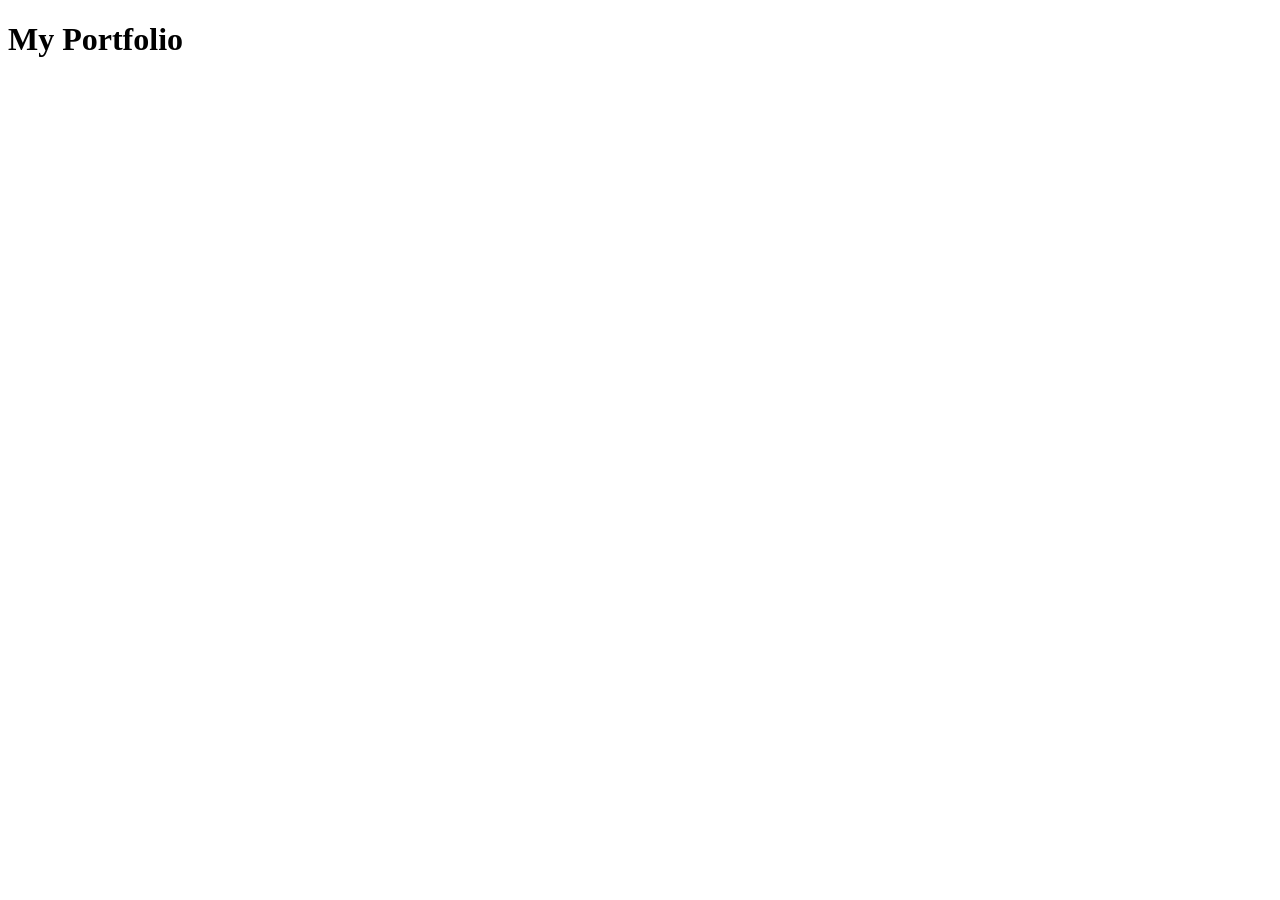
==== src/index.html @ 031fb576 "Add .gitignore and required folder structure" ====
<!DOCTYPE html>
<html lang="en">
<head>
    <meta charset="UTF-8">
    <meta name="viewport" content="width=device-width, initial-scale=1.0">
    <title>My Portfolio</title>
    <link rel="stylesheet" href="styles.css">
</head>
<body>
    <h1>My Portfolio    </h1>
</body>
</html>
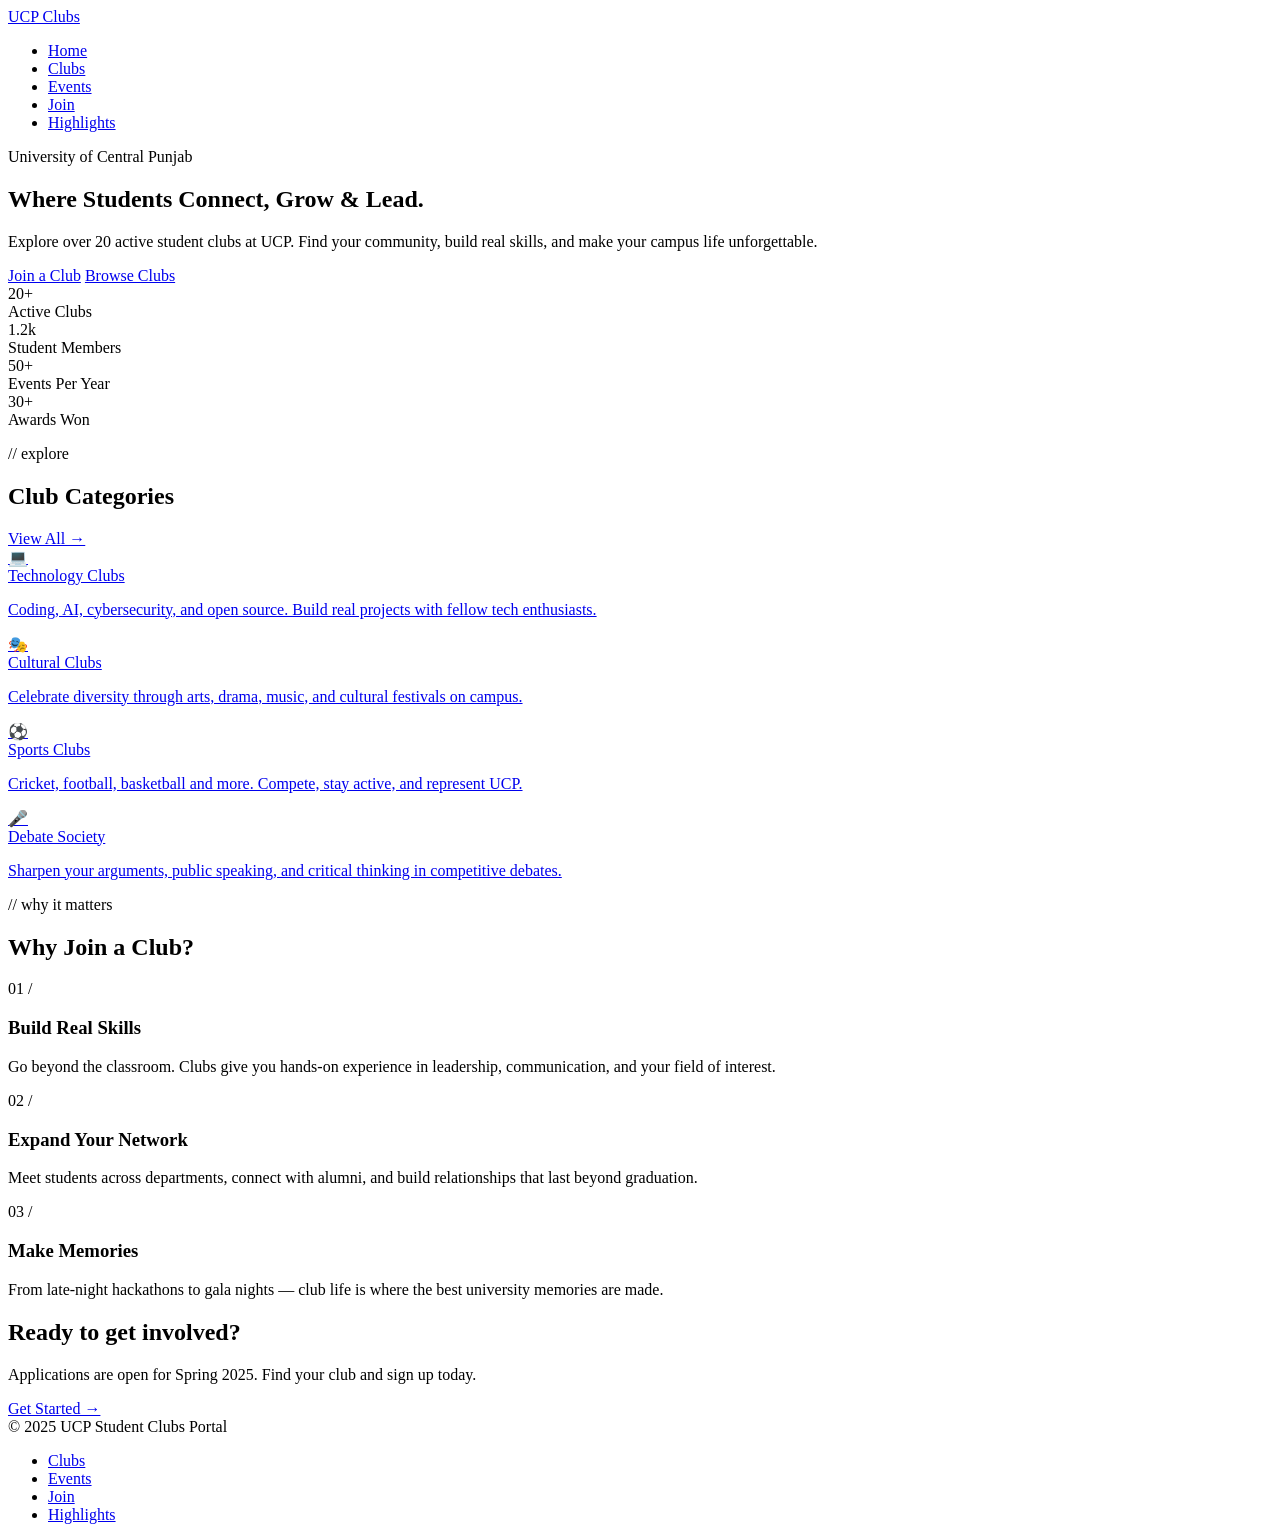
==== commit 3e1497c3: "feat: add home page structure and hero section" ====
--- a/src/index.html
+++ b/src/index.html
@@ -1,12 +1,130 @@
+<!-- index.html -->
 <!DOCTYPE html>
 <html lang="en">
 <head>
-    <meta charset="UTF-8">
-    <meta name="viewport" content="width=device-width, initial-scale=1.0">
-    <title>My Portfolio</title>
-    <link rel="stylesheet" href="styles.css">
+  <meta charset="UTF-8" />
+  <meta name="viewport" content="width=device-width, initial-scale=1.0"/>
+  <title>Home | UCP Clubs Portal</title>
+  <link rel="stylesheet" href="../styles/style.css" />
+  <link href="https://fonts.googleapis.com/css2?family=DM+Mono:wght@400;500&family=Syne:wght@400;600;700;800&display=swap" rel="stylesheet"/>
 </head>
 <body>
-    <h1>My Portfolio    </h1>
+
+  <nav>
+    <a class="nav-logo" href="index.html">UCP Clubs</a>
+    <ul class="nav-links">
+      <li><a href="index.html" class="active">Home</a></li>
+      <li><a href="clubs.html">Clubs</a></li>
+      <li><a href="events.html">Events</a></li>
+      <li><a href="join.html">Join</a></li>
+      <li><a href="highlights.html">Highlights</a></li>
+    </ul>
+  </nav>
+
+  <section class="hero">
+    <p class="hero-tag">University of Central Punjab</p>
+    <h1>Where Students <span>Connect,</span> Grow & Lead.</h1>
+    <p class="hero-sub">Explore over 20 active student clubs at UCP. Find your community, build real skills, and make your campus life unforgettable.</p>
+    <div class="hero-cta">
+      <a href="join.html" class="btn-primary">Join a Club</a>
+      <a href="clubs.html" class="btn-outline">Browse Clubs</a>
+    </div>
+  </section>
+
+  <div class="stats-strip">
+    <div class="stat-item">
+      <div class="stat-num">20+</div>
+      <div class="stat-label">Active Clubs</div>
+    </div>
+    <div class="stat-item">
+      <div class="stat-num">1.2k</div>
+      <div class="stat-label">Student Members</div>
+    </div>
+    <div class="stat-item">
+      <div class="stat-num">50+</div>
+      <div class="stat-label">Events Per Year</div>
+    </div>
+    <div class="stat-item">
+      <div class="stat-num">30+</div>
+      <div class="stat-label">Awards Won</div>
+    </div>
+  </div>
+
+  <section class="section">
+    <div class="section-header">
+      <div>
+        <p class="section-tag">// explore</p>
+        <h2 class="section-title">Club Categories</h2>
+      </div>
+      <a href="clubs.html" class="view-all">View All →</a>
+    </div>
+    <div class="clubs-grid">
+      <a href="clubs.html" class="club-card">
+        <div class="club-icon">💻</div>
+        <div class="club-name">Technology Clubs</div>
+        <p class="club-desc">Coding, AI, cybersecurity, and open source. Build real projects with fellow tech enthusiasts.</p>
+      </a>
+      <a href="clubs.html" class="club-card">
+        <div class="club-icon">🎭</div>
+        <div class="club-name">Cultural Clubs</div>
+        <p class="club-desc">Celebrate diversity through arts, drama, music, and cultural festivals on campus.</p>
+      </a>
+      <a href="clubs.html" class="club-card">
+        <div class="club-icon">⚽</div>
+        <div class="club-name">Sports Clubs</div>
+        <p class="club-desc">Cricket, football, basketball and more. Compete, stay active, and represent UCP.</p>
+      </a>
+      <a href="clubs.html" class="club-card">
+        <div class="club-icon">🎤</div>
+        <div class="club-name">Debate Society</div>
+        <p class="club-desc">Sharpen your arguments, public speaking, and critical thinking in competitive debates.</p>
+      </a>
+    </div>
+  </section>
+
+  <section class="section">
+    <div class="section-header">
+      <div>
+        <p class="section-tag">// why it matters</p>
+        <h2 class="section-title">Why Join a Club?</h2>
+      </div>
+    </div>
+    <div class="why-grid">
+      <div class="why-card">
+        <p class="why-num">01 /</p>
+        <h3 class="why-title">Build Real Skills</h3>
+        <p class="why-desc">Go beyond the classroom. Clubs give you hands-on experience in leadership, communication, and your field of interest.</p>
+      </div>
+      <div class="why-card">
+        <p class="why-num">02 /</p>
+        <h3 class="why-title">Expand Your Network</h3>
+        <p class="why-desc">Meet students across departments, connect with alumni, and build relationships that last beyond graduation.</p>
+      </div>
+      <div class="why-card">
+        <p class="why-num">03 /</p>
+        <h3 class="why-title">Make Memories</h3>
+        <p class="why-desc">From late-night hackathons to gala nights — club life is where the best university memories are made.</p>
+      </div>
+    </div>
+  </section>
+
+  <div class="cta-banner">
+    <div class="cta-text">
+      <h2>Ready to get involved?</h2>
+      <p>Applications are open for Spring 2025. Find your club and sign up today.</p>
+    </div>
+    <a href="join.html" class="btn-primary">Get Started →</a>
+  </div>
+
+  <footer>
+    <span class="footer-text">© 2025 UCP Student Clubs Portal</span>
+    <ul class="footer-links">
+      <li><a href="clubs.html">Clubs</a></li>
+      <li><a href="events.html">Events</a></li>
+      <li><a href="join.html">Join</a></li>
+      <li><a href="highlights.html">Highlights</a></li>
+    </ul>
+  </footer>
+
 </body>
 </html>
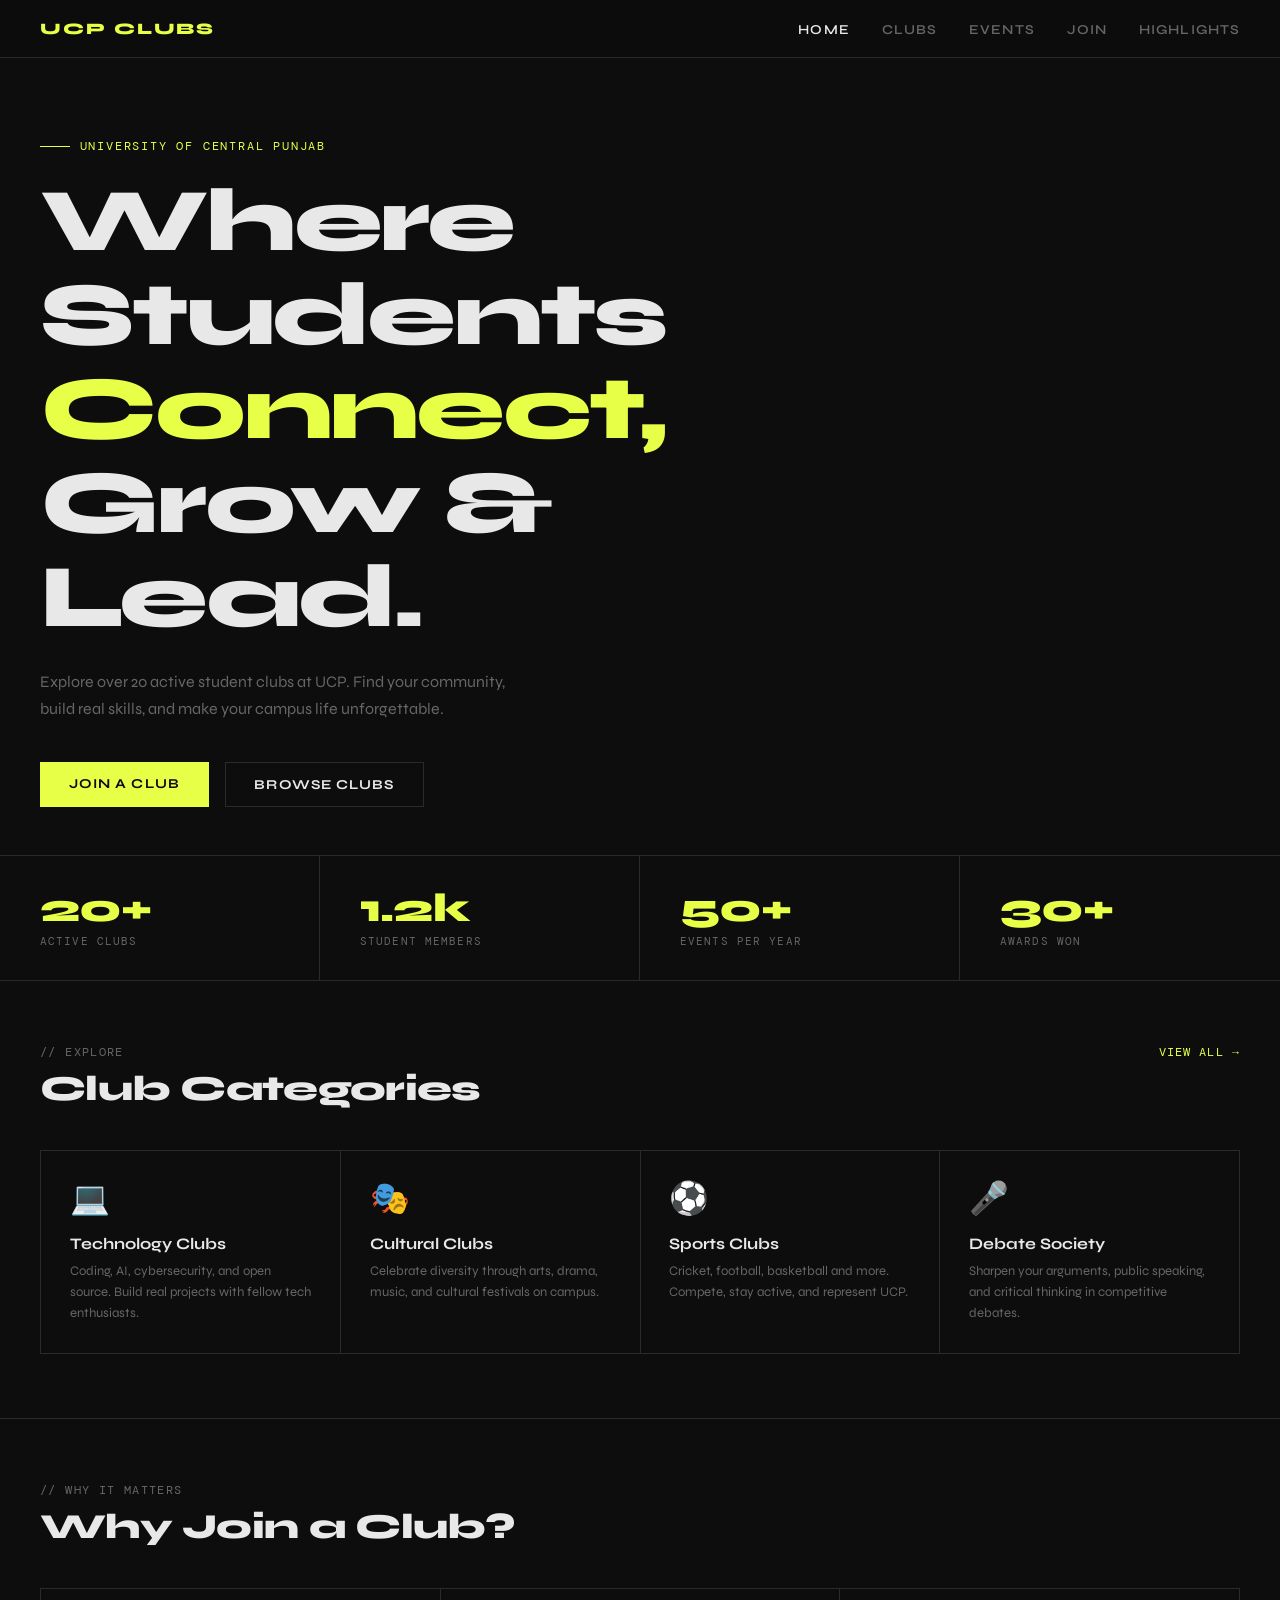
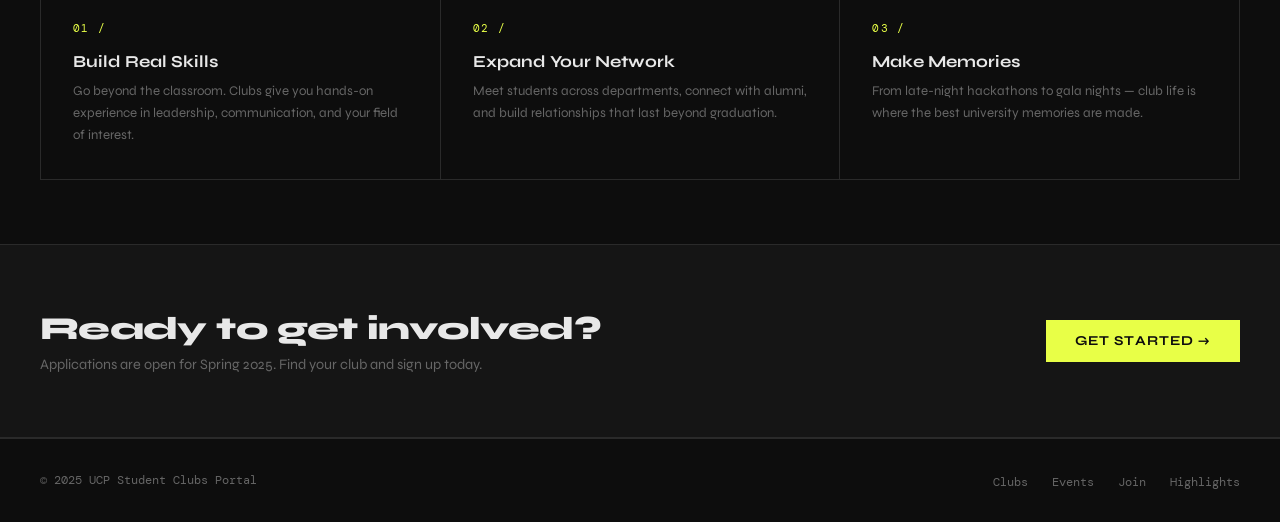
==== commit 75bc3f78: "fix: correct stylesheet path in html files" ====
--- a/src/index.html
+++ b/src/index.html
@@ -5,7 +5,7 @@
   <meta charset="UTF-8" />
   <meta name="viewport" content="width=device-width, initial-scale=1.0"/>
   <title>Home | UCP Clubs Portal</title>
-  <link rel="stylesheet" href="../styles/style.css" />
+  <link rel="stylesheet" href="../styles/styles.css" />
   <link href="https://fonts.googleapis.com/css2?family=DM+Mono:wght@400;500&family=Syne:wght@400;600;700;800&display=swap" rel="stylesheet"/>
 </head>
 <body>
--- a/styles/styles.css
+++ b/styles/styles.css
@@ -0,0 +1,611 @@
+body{
+    margin: 0;
+    padding: 0; 
+    font-family: Arial, sans-serif; 
+}
+
+/* ============================================
+   style.css — UCP Student Clubs Portal
+   ============================================ */
+
+*, *::before, *::after { box-sizing: border-box; margin: 0; padding: 0; }
+
+:root {
+  --bg: #0d0d0d;
+  --surface: #151515;
+  --surface2: #1c1c1c;
+  --border: #2a2a2a;
+  --accent: #e8ff47;
+  --accent2: #47ffe0;
+  --text: #e8e8e8;
+  --muted: #666;
+  --font-display: 'Syne', sans-serif;
+  --font-mono: 'DM Mono', monospace;
+}
+
+body {
+  background: var(--bg);
+  color: var(--text);
+  font-family: var(--font-display);
+  min-height: 100vh;
+  overflow-x: hidden;
+}
+
+/* ── NAV ── */
+nav {
+  display: flex;
+  justify-content: space-between;
+  align-items: center;
+  padding: 1.2rem 2.5rem;
+  border-bottom: 1px solid var(--border);
+  position: sticky;
+  top: 0;
+  background: rgba(13,13,13,0.9);
+  backdrop-filter: blur(12px);
+  z-index: 100;
+}
+
+.nav-logo {
+  font-size: 1rem;
+  font-weight: 800;
+  letter-spacing: 0.12em;
+  text-transform: uppercase;
+  color: var(--accent);
+  text-decoration: none;
+}
+
+.nav-links {
+  display: flex;
+  gap: 2rem;
+  list-style: none;
+}
+
+.nav-links a {
+  color: var(--muted);
+  text-decoration: none;
+  font-size: 0.85rem;
+  font-weight: 600;
+  letter-spacing: 0.08em;
+  text-transform: uppercase;
+  transition: color 0.2s;
+}
+
+.nav-links a:hover,
+.nav-links a.active { color: var(--text); }
+
+/* ── HERO ── */
+.hero {
+  padding: 5rem 2.5rem 3rem;
+  border-bottom: 1px solid var(--border);
+  position: relative;
+  overflow: hidden;
+  min-height: 60vh;
+  display: flex;
+  flex-direction: column;
+  justify-content: center;
+}
+
+.hero::before {
+  content: attr(data-bg-text);
+  position: absolute;
+  top: 50%;
+  left: 50%;
+  transform: translate(-50%, -50%);
+  font-size: clamp(6rem, 20vw, 18rem);
+  font-weight: 800;
+  color: rgba(232,255,71,0.03);
+  letter-spacing: -0.02em;
+  white-space: nowrap;
+  pointer-events: none;
+  user-select: none;
+}
+
+.hero-tag {
+  font-family: var(--font-mono);
+  font-size: 0.75rem;
+  color: var(--accent);
+  letter-spacing: 0.15em;
+  text-transform: uppercase;
+  margin-bottom: 1.2rem;
+  display: flex;
+  align-items: center;
+  gap: 0.6rem;
+}
+
+.hero-tag::before {
+  content: '';
+  width: 30px;
+  height: 1px;
+  background: var(--accent);
+}
+
+h1 {
+  font-size: clamp(2.4rem, 7vw, 6rem);
+  font-weight: 800;
+  line-height: 1.05;
+  letter-spacing: -0.03em;
+  max-width: 800px;
+}
+
+h1 span { color: var(--accent); }
+
+.hero-sub {
+  margin-top: 1.5rem;
+  color: var(--muted);
+  font-size: 1rem;
+  max-width: 500px;
+  line-height: 1.7;
+}
+
+.hero-cta {
+  margin-top: 2.5rem;
+  display: flex;
+  gap: 1rem;
+  flex-wrap: wrap;
+}
+
+/* ── BUTTONS ── */
+.btn-primary {
+  font-family: var(--font-display);
+  font-size: 0.85rem;
+  font-weight: 700;
+  letter-spacing: 0.08em;
+  text-transform: uppercase;
+  color: var(--bg);
+  background: var(--accent);
+  border: none;
+  padding: 0.8rem 1.8rem;
+  cursor: pointer;
+  text-decoration: none;
+  display: inline-block;
+  transition: opacity 0.2s;
+}
+
+.btn-primary:hover { opacity: 0.85; }
+
+.btn-outline {
+  font-family: var(--font-display);
+  font-size: 0.85rem;
+  font-weight: 700;
+  letter-spacing: 0.08em;
+  text-transform: uppercase;
+  color: var(--text);
+  background: transparent;
+  border: 1px solid var(--border);
+  padding: 0.8rem 1.8rem;
+  cursor: pointer;
+  text-decoration: none;
+  display: inline-block;
+  transition: border-color 0.2s;
+}
+
+.btn-outline:hover { border-color: var(--text); }
+
+/* ── STATS STRIP ── */
+.stats-strip {
+  display: grid;
+  grid-template-columns: repeat(4, 1fr);
+  border-bottom: 1px solid var(--border);
+}
+
+.stat-item {
+  padding: 2rem 2.5rem;
+  border-right: 1px solid var(--border);
+}
+
+.stat-item:last-child { border-right: none; }
+
+.stat-num {
+  font-size: 2.5rem;
+  font-weight: 800;
+  color: var(--accent);
+  line-height: 1;
+  letter-spacing: -0.02em;
+}
+
+.stat-label {
+  font-family: var(--font-mono);
+  font-size: 0.7rem;
+  color: var(--muted);
+  text-transform: uppercase;
+  letter-spacing: 0.1em;
+  margin-top: 0.4rem;
+}
+
+/* ── SECTIONS ── */
+.section {
+  padding: 4rem 2.5rem;
+  border-bottom: 1px solid var(--border);
+}
+
+.section-header {
+  display: flex;
+  justify-content: space-between;
+  align-items: baseline;
+  margin-bottom: 2.5rem;
+}
+
+.section-tag {
+  font-family: var(--font-mono);
+  font-size: 0.72rem;
+  color: var(--muted);
+  text-transform: uppercase;
+  letter-spacing: 0.12em;
+  margin-bottom: 0.4rem;
+}
+
+.section-title {
+  font-size: clamp(1.6rem, 3vw, 2.2rem);
+  font-weight: 800;
+  letter-spacing: -0.02em;
+}
+
+.section-count {
+  font-family: var(--font-mono);
+  font-size: 0.72rem;
+  color: var(--muted);
+}
+
+.view-all {
+  font-family: var(--font-mono);
+  font-size: 0.72rem;
+  color: var(--accent);
+  text-decoration: none;
+  letter-spacing: 0.1em;
+  text-transform: uppercase;
+  transition: opacity 0.2s;
+}
+
+.view-all:hover { opacity: 0.7; }
+
+/* ── CLUBS GRID ── */
+.clubs-grid {
+  display: grid;
+  grid-template-columns: repeat(auto-fill, minmax(260px, 1fr));
+  gap: 1px;
+  background: var(--border);
+  border: 1px solid var(--border);
+}
+
+.club-card {
+  background: var(--bg);
+  padding: 1.8rem;
+  transition: background 0.2s;
+  text-decoration: none;
+  color: inherit;
+  display: block;
+}
+
+.club-card:hover { background: var(--surface); }
+
+.club-icon { font-size: 2rem; margin-bottom: 1rem; }
+.club-name { font-size: 1rem; font-weight: 700; margin-bottom: 0.5rem; }
+.club-desc { font-size: 0.82rem; color: var(--muted); line-height: 1.6; }
+
+/* ── WHY JOIN GRID ── */
+.why-grid {
+  display: grid;
+  grid-template-columns: repeat(3, 1fr);
+  gap: 1px;
+  background: var(--border);
+  border: 1px solid var(--border);
+}
+
+.why-card { background: var(--bg); padding: 2rem; }
+
+.why-num {
+  font-family: var(--font-mono);
+  font-size: 0.7rem;
+  color: var(--accent);
+  letter-spacing: 0.12em;
+  margin-bottom: 1rem;
+}
+
+.why-title { font-size: 1.05rem; font-weight: 700; margin-bottom: 0.6rem; }
+.why-desc { font-size: 0.83rem; color: var(--muted); line-height: 1.65; }
+
+/* ── CTA BANNER ── */
+.cta-banner {
+  padding: 4rem 2.5rem;
+  display: flex;
+  justify-content: space-between;
+  align-items: center;
+  gap: 2rem;
+  flex-wrap: wrap;
+  border-bottom: 1px solid var(--border);
+  background: var(--surface);
+}
+
+.cta-text h2 {
+  font-size: clamp(1.5rem, 3vw, 2rem);
+  font-weight: 800;
+  letter-spacing: -0.02em;
+}
+
+.cta-text p { color: var(--muted); font-size: 0.9rem; margin-top: 0.5rem; }
+
+/* ── FILTER BAR ── */
+.filter-bar {
+  padding: 1.5rem 2.5rem;
+  border-bottom: 1px solid var(--border);
+  display: flex;
+  gap: 0.75rem;
+  flex-wrap: wrap;
+  align-items: center;
+}
+
+.filter-label {
+  font-family: var(--font-mono);
+  font-size: 0.7rem;
+  color: var(--muted);
+  letter-spacing: 0.1em;
+  text-transform: uppercase;
+  margin-right: 0.5rem;
+}
+
+.filter-btn {
+  padding: 0.4rem 1rem;
+  border: 1px solid var(--border);
+  background: transparent;
+  color: var(--muted);
+  font-family: var(--font-display);
+  font-size: 0.8rem;
+  font-weight: 600;
+  cursor: pointer;
+  border-radius: 2px;
+  transition: all 0.2s;
+  text-transform: uppercase;
+  letter-spacing: 0.05em;
+}
+
+.filter-btn:hover,
+.filter-btn.active {
+  border-color: var(--accent);
+  color: var(--accent);
+  background: rgba(232,255,71,0.05);
+}
+
+/* ── EVENTS ── */
+.events-section { padding: 3rem 2.5rem; }
+
+.events-grid {
+  display: grid;
+  grid-template-columns: repeat(auto-fill, minmax(320px, 1fr));
+  gap: 1px;
+  background: var(--border);
+  border: 1px solid var(--border);
+}
+
+.event-card {
+  background: var(--bg);
+  padding: 2rem;
+  display: flex;
+  flex-direction: column;
+  gap: 1rem;
+  transition: background 0.2s;
+  position: relative;
+  overflow: hidden;
+}
+
+.event-card::after {
+  content: '';
+  position: absolute;
+  bottom: 0; left: 0;
+  width: 0; height: 2px;
+  background: var(--accent);
+  transition: width 0.3s ease;
+}
+
+.event-card:hover { background: var(--surface); }
+.event-card:hover::after { width: 100%; }
+
+.featured-card {
+  grid-column: 1 / -1;
+  display: grid;
+  grid-template-columns: 1fr 1fr;
+  padding: 0;
+  gap: 0;
+}
+
+.featured-content {
+  padding: 2rem;
+  display: flex;
+  flex-direction: column;
+  gap: 1rem;
+}
+
+.featured-badge {
+  font-family: var(--font-mono);
+  font-size: 0.65rem;
+  letter-spacing: 0.15em;
+  text-transform: uppercase;
+  color: var(--accent);
+}
+
+.featured-visual {
+  background: linear-gradient(135deg, rgba(232,255,71,0.08) 0%, rgba(71,255,224,0.04) 100%);
+  border-left: 1px solid var(--border);
+  display: flex;
+  align-items: center;
+  justify-content: center;
+  min-height: 220px;
+  position: relative;
+  overflow: hidden;
+}
+
+.featured-visual::before {
+  content: '';
+  position: absolute;
+  width: 200px; height: 200px;
+  border: 1px solid rgba(232,255,71,0.1);
+  border-radius: 50%;
+  animation: pulse 3s ease-in-out infinite;
+}
+
+.featured-visual::after {
+  content: '';
+  position: absolute;
+  width: 120px; height: 120px;
+  border: 1px solid rgba(232,255,71,0.15);
+  border-radius: 50%;
+  animation: pulse 3s ease-in-out infinite 1s;
+}
+
+.featured-icon { font-size: 3.5rem; z-index: 1; }
+
+@keyframes pulse {
+  0%, 100% { transform: scale(1); opacity: 0.5; }
+  50% { transform: scale(1.1); opacity: 1; }
+}
+
+.card-top {
+  display: flex;
+  justify-content: space-between;
+  align-items: flex-start;
+}
+
+.event-date {
+  display: flex;
+  flex-direction: column;
+  align-items: center;
+  background: var(--surface2);
+  border: 1px solid var(--border);
+  padding: 0.6rem 0.9rem;
+  min-width: 56px;
+  text-align: center;
+}
+
+.date-day {
+  font-size: 1.6rem;
+  font-weight: 800;
+  line-height: 1;
+  color: var(--accent);
+}
+
+.date-month {
+  font-family: var(--font-mono);
+  font-size: 0.65rem;
+  color: var(--muted);
+  text-transform: uppercase;
+  letter-spacing: 0.1em;
+  margin-top: 0.2rem;
+}
+
+.event-tag {
+  font-family: var(--font-mono);
+  font-size: 0.65rem;
+  letter-spacing: 0.1em;
+  text-transform: uppercase;
+  padding: 0.3rem 0.6rem;
+  border-radius: 2px;
+}
+
+.tag-workshop  { background: rgba(71,255,224,0.1);  color: var(--accent2); border: 1px solid rgba(71,255,224,0.2); }
+.tag-competition { background: rgba(232,255,71,0.1); color: var(--accent);  border: 1px solid rgba(232,255,71,0.2); }
+.tag-meetup    { background: rgba(255,100,100,0.1);  color: #ff6464;        border: 1px solid rgba(255,100,100,0.2); }
+.tag-seminar   { background: rgba(160,100,255,0.1);  color: #c084fc;        border: 1px solid rgba(160,100,255,0.2); }
+.tag-social    { background: rgba(255,165,0,0.1);    color: orange;         border: 1px solid rgba(255,165,0,0.2); }
+
+.event-title { font-size: 1.15rem; font-weight: 700; line-height: 1.3; letter-spacing: -0.01em; }
+.featured-content .event-title { font-size: 1.6rem; }
+
+.event-meta { display: flex; flex-direction: column; gap: 0.35rem; }
+
+.meta-item {
+  font-family: var(--font-mono);
+  font-size: 0.72rem;
+  color: var(--muted);
+  display: flex;
+  align-items: center;
+  gap: 0.4rem;
+}
+
+.event-desc { font-size: 0.88rem; color: var(--muted); line-height: 1.65; flex: 1; }
+
+.card-footer {
+  display: flex;
+  justify-content: space-between;
+  align-items: center;
+  padding-top: 1rem;
+  border-top: 1px solid var(--border);
+}
+
+.spots { font-family: var(--font-mono); font-size: 0.7rem; color: var(--muted); }
+.spots span { color: var(--text); }
+
+.register-btn {
+  font-family: var(--font-display);
+  font-size: 0.75rem;
+  font-weight: 700;
+  letter-spacing: 0.08em;
+  text-transform: uppercase;
+  color: var(--bg);
+  background: var(--accent);
+  border: none;
+  padding: 0.45rem 1rem;
+  cursor: pointer;
+  transition: opacity 0.2s;
+}
+
+.register-btn:hover { opacity: 0.85; }
+.register-btn.full { background: var(--border); color: var(--muted); cursor: not-allowed; }
+
+/* ── FOOTER ── */
+footer {
+  border-top: 1px solid var(--border);
+  padding: 2rem 2.5rem;
+  display: flex;
+  justify-content: space-between;
+  align-items: center;
+  flex-wrap: wrap;
+  gap: 1rem;
+}
+
+.footer-text { font-family: var(--font-mono); font-size: 0.72rem; color: var(--muted); }
+
+.footer-links { display: flex; gap: 1.5rem; list-style: none; }
+
+.footer-links a {
+  font-family: var(--font-mono);
+  font-size: 0.72rem;
+  color: var(--muted);
+  text-decoration: none;
+  transition: color 0.2s;
+}
+
+.footer-links a:hover { color: var(--text); }
+
+/* ── MEDIA QUERIES ── */
+@media (max-width: 768px) {
+  nav { padding: 1rem 1.25rem; }
+  .nav-links { gap: 1.2rem; }
+  .nav-links a { font-size: 0.75rem; }
+
+  .hero { padding: 3rem 1.25rem 2rem; min-height: auto; }
+
+  .stats-strip { grid-template-columns: repeat(2, 1fr); }
+  .stat-item:nth-child(2) { border-right: none; }
+
+  .section { padding: 2.5rem 1.25rem; }
+  .why-grid { grid-template-columns: 1fr; }
+
+  .cta-banner { flex-direction: column; align-items: flex-start; padding: 2.5rem 1.25rem; }
+
+  .filter-bar { padding: 1rem 1.25rem; }
+  .events-section { padding: 2rem 1.25rem; }
+  .events-grid { grid-template-columns: 1fr; }
+
+  .featured-card { grid-template-columns: 1fr; }
+  .featured-visual { display: none; }
+
+  footer { flex-direction: column; align-items: flex-start; padding: 1.5rem 1.25rem; }
+}
+
+@media (max-width: 480px) {
+  h1 { font-size: 2rem; }
+  .nav-links { gap: 0.8rem; }
+  .nav-links a { font-size: 0.72rem; }
+  .stats-strip { grid-template-columns: 1fr 1fr; }
+  .clubs-grid { grid-template-columns: 1fr; }
+  .event-card { padding: 1.25rem; }
+}
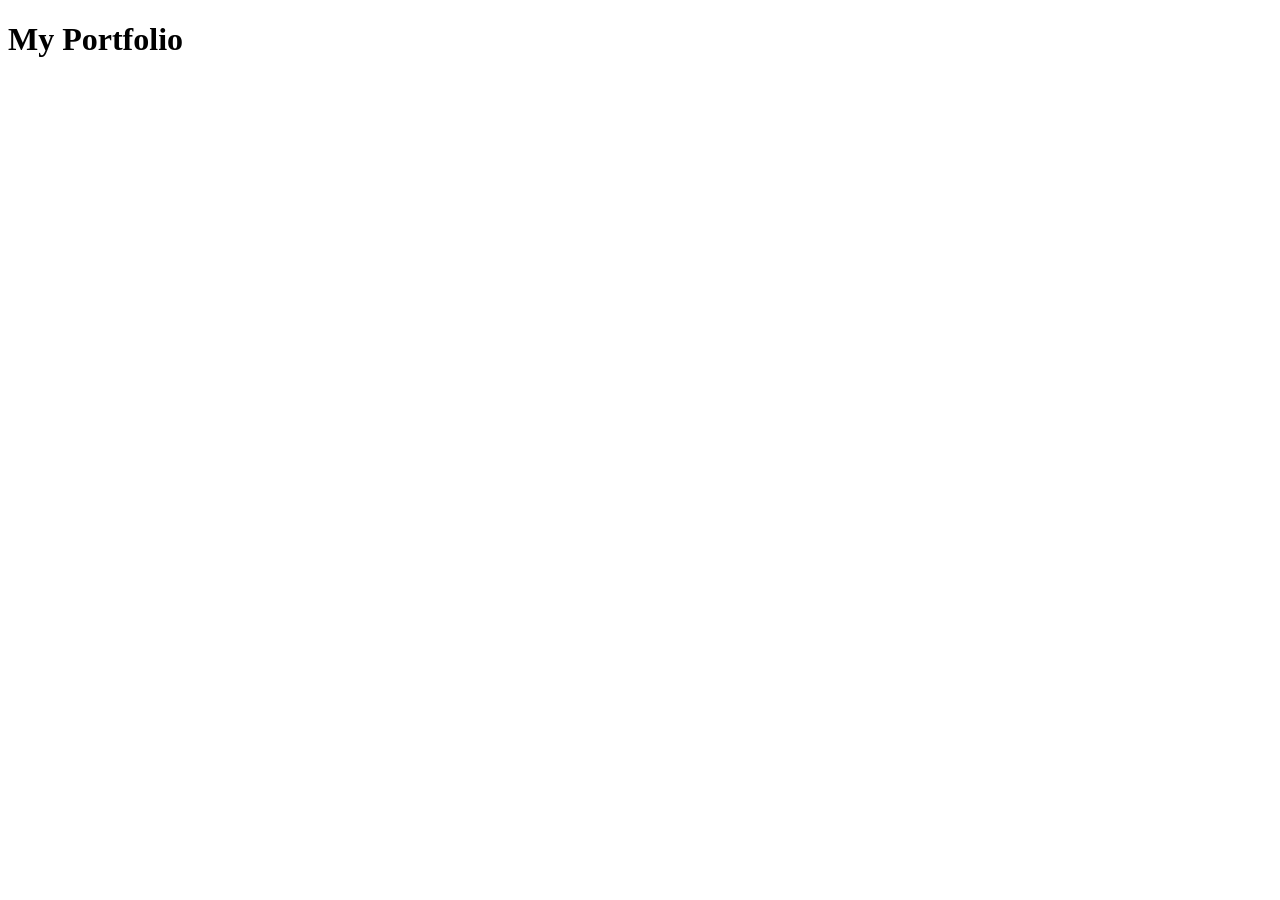
==== commit 63080638: "Revert "Merge pull request #1 from Arslan-Khan021/feature/events-page" This reverts commit 5fbfa290f" ====
--- a/src/index.html
+++ b/src/index.html
@@ -1,130 +1,12 @@
-<!-- index.html -->
 <!DOCTYPE html>
 <html lang="en">
 <head>
-  <meta charset="UTF-8" />
-  <meta name="viewport" content="width=device-width, initial-scale=1.0"/>
-  <title>Home | UCP Clubs Portal</title>
-  <link rel="stylesheet" href="../styles/styles.css" />
-  <link href="https://fonts.googleapis.com/css2?family=DM+Mono:wght@400;500&family=Syne:wght@400;600;700;800&display=swap" rel="stylesheet"/>
+    <meta charset="UTF-8">
+    <meta name="viewport" content="width=device-width, initial-scale=1.0">
+    <title>My Portfolio</title>
+    <link rel="stylesheet" href="styles.css">
 </head>
 <body>
-
-  <nav>
-    <a class="nav-logo" href="index.html">UCP Clubs</a>
-    <ul class="nav-links">
-      <li><a href="index.html" class="active">Home</a></li>
-      <li><a href="clubs.html">Clubs</a></li>
-      <li><a href="events.html">Events</a></li>
-      <li><a href="join.html">Join</a></li>
-      <li><a href="highlights.html">Highlights</a></li>
-    </ul>
-  </nav>
-
-  <section class="hero">
-    <p class="hero-tag">University of Central Punjab</p>
-    <h1>Where Students <span>Connect,</span> Grow & Lead.</h1>
-    <p class="hero-sub">Explore over 20 active student clubs at UCP. Find your community, build real skills, and make your campus life unforgettable.</p>
-    <div class="hero-cta">
-      <a href="join.html" class="btn-primary">Join a Club</a>
-      <a href="clubs.html" class="btn-outline">Browse Clubs</a>
-    </div>
-  </section>
-
-  <div class="stats-strip">
-    <div class="stat-item">
-      <div class="stat-num">20+</div>
-      <div class="stat-label">Active Clubs</div>
-    </div>
-    <div class="stat-item">
-      <div class="stat-num">1.2k</div>
-      <div class="stat-label">Student Members</div>
-    </div>
-    <div class="stat-item">
-      <div class="stat-num">50+</div>
-      <div class="stat-label">Events Per Year</div>
-    </div>
-    <div class="stat-item">
-      <div class="stat-num">30+</div>
-      <div class="stat-label">Awards Won</div>
-    </div>
-  </div>
-
-  <section class="section">
-    <div class="section-header">
-      <div>
-        <p class="section-tag">// explore</p>
-        <h2 class="section-title">Club Categories</h2>
-      </div>
-      <a href="clubs.html" class="view-all">View All →</a>
-    </div>
-    <div class="clubs-grid">
-      <a href="clubs.html" class="club-card">
-        <div class="club-icon">💻</div>
-        <div class="club-name">Technology Clubs</div>
-        <p class="club-desc">Coding, AI, cybersecurity, and open source. Build real projects with fellow tech enthusiasts.</p>
-      </a>
-      <a href="clubs.html" class="club-card">
-        <div class="club-icon">🎭</div>
-        <div class="club-name">Cultural Clubs</div>
-        <p class="club-desc">Celebrate diversity through arts, drama, music, and cultural festivals on campus.</p>
-      </a>
-      <a href="clubs.html" class="club-card">
-        <div class="club-icon">⚽</div>
-        <div class="club-name">Sports Clubs</div>
-        <p class="club-desc">Cricket, football, basketball and more. Compete, stay active, and represent UCP.</p>
-      </a>
-      <a href="clubs.html" class="club-card">
-        <div class="club-icon">🎤</div>
-        <div class="club-name">Debate Society</div>
-        <p class="club-desc">Sharpen your arguments, public speaking, and critical thinking in competitive debates.</p>
-      </a>
-    </div>
-  </section>
-
-  <section class="section">
-    <div class="section-header">
-      <div>
-        <p class="section-tag">// why it matters</p>
-        <h2 class="section-title">Why Join a Club?</h2>
-      </div>
-    </div>
-    <div class="why-grid">
-      <div class="why-card">
-        <p class="why-num">01 /</p>
-        <h3 class="why-title">Build Real Skills</h3>
-        <p class="why-desc">Go beyond the classroom. Clubs give you hands-on experience in leadership, communication, and your field of interest.</p>
-      </div>
-      <div class="why-card">
-        <p class="why-num">02 /</p>
-        <h3 class="why-title">Expand Your Network</h3>
-        <p class="why-desc">Meet students across departments, connect with alumni, and build relationships that last beyond graduation.</p>
-      </div>
-      <div class="why-card">
-        <p class="why-num">03 /</p>
-        <h3 class="why-title">Make Memories</h3>
-        <p class="why-desc">From late-night hackathons to gala nights — club life is where the best university memories are made.</p>
-      </div>
-    </div>
-  </section>
-
-  <div class="cta-banner">
-    <div class="cta-text">
-      <h2>Ready to get involved?</h2>
-      <p>Applications are open for Spring 2025. Find your club and sign up today.</p>
-    </div>
-    <a href="join.html" class="btn-primary">Get Started →</a>
-  </div>
-
-  <footer>
-    <span class="footer-text">© 2025 UCP Student Clubs Portal</span>
-    <ul class="footer-links">
-      <li><a href="clubs.html">Clubs</a></li>
-      <li><a href="events.html">Events</a></li>
-      <li><a href="join.html">Join</a></li>
-      <li><a href="highlights.html">Highlights</a></li>
-    </ul>
-  </footer>
-
+    <h1>My Portfolio    </h1>
 </body>
 </html>
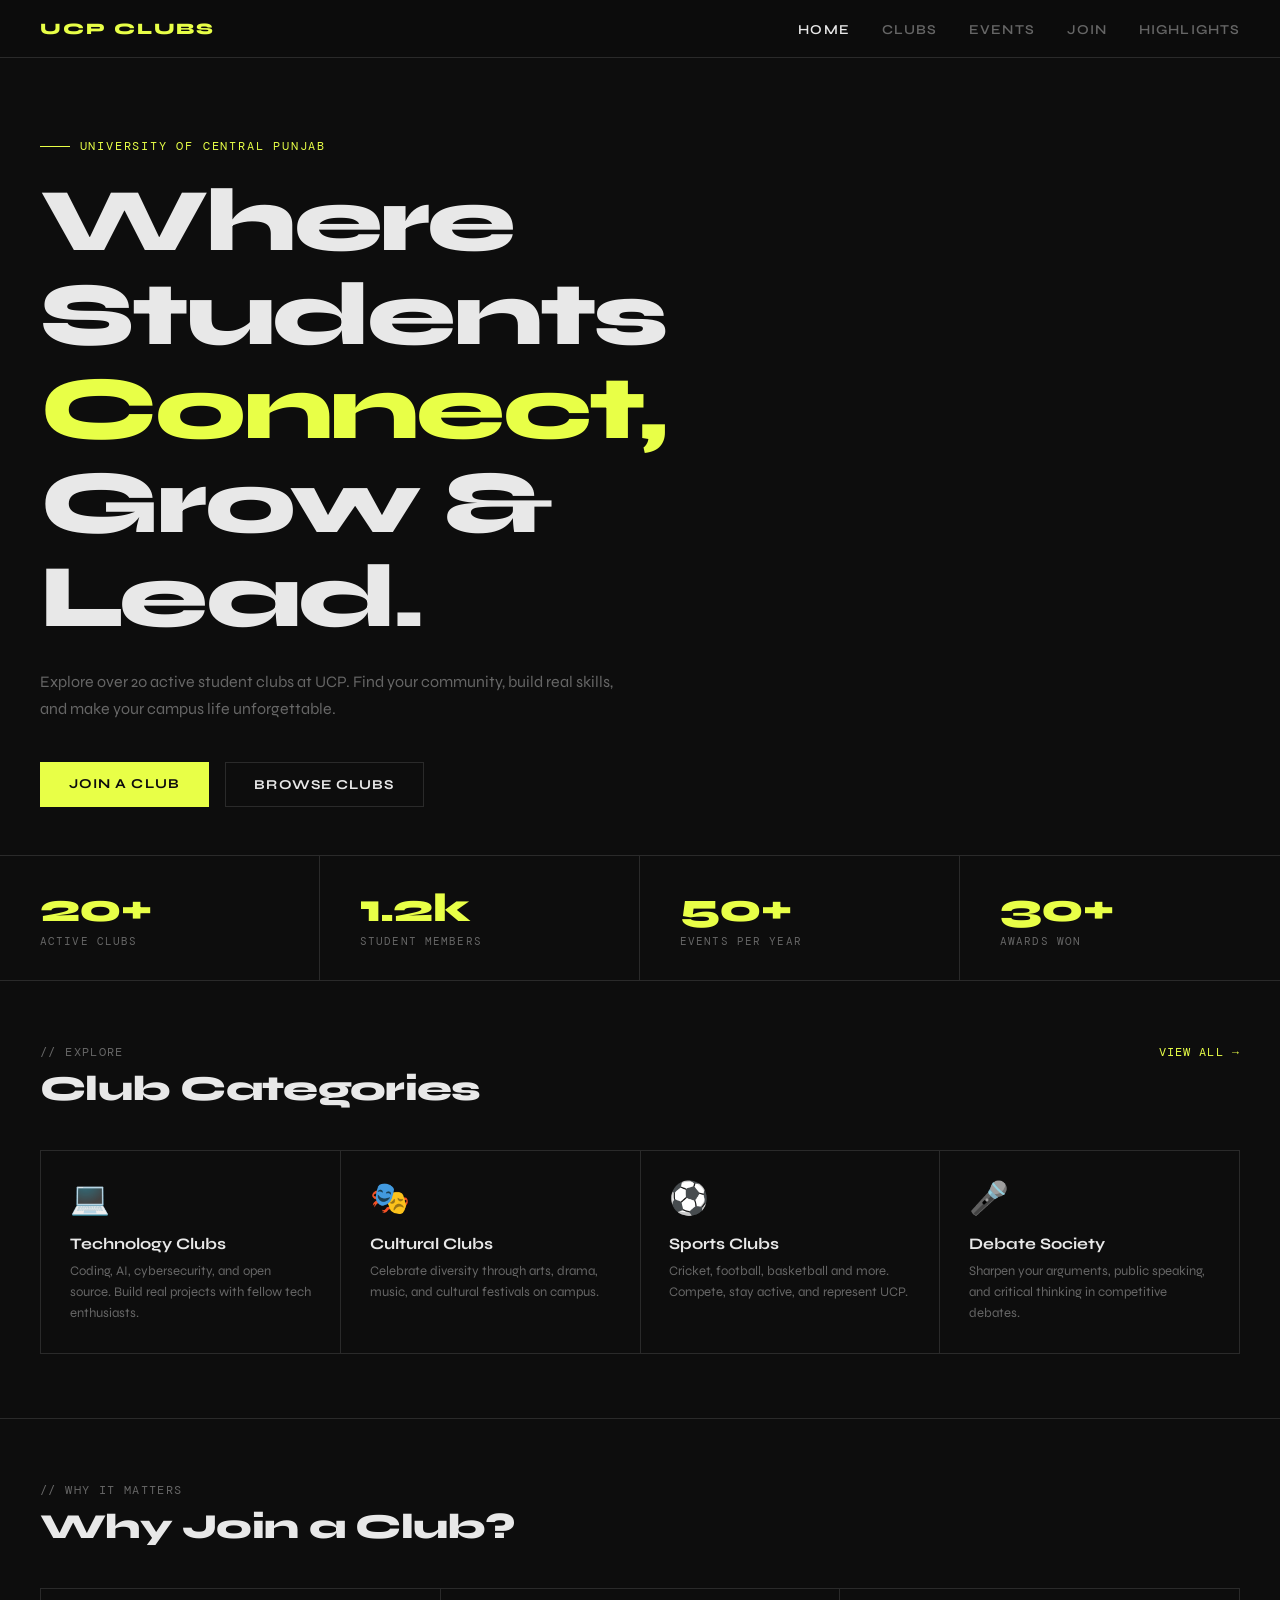
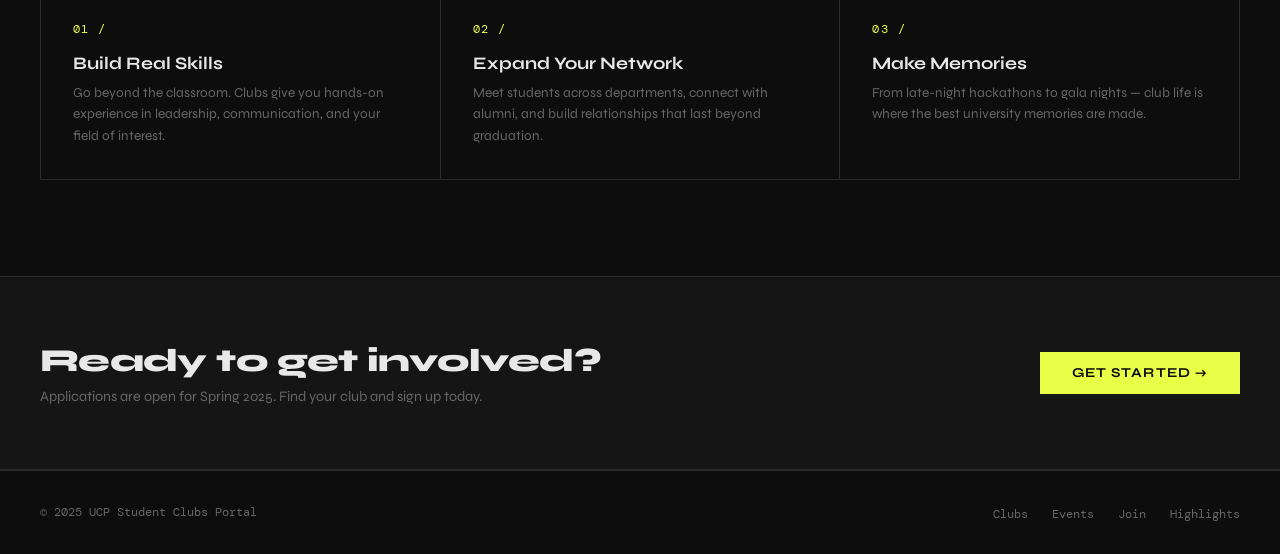
==== commit b3509773: "Updating Highlights page, responsiveness" ====
--- a/src/index.html
+++ b/src/index.html
@@ -1,12 +1,130 @@
+<!-- index.html -->
 <!DOCTYPE html>
 <html lang="en">
 <head>
-    <meta charset="UTF-8">
-    <meta name="viewport" content="width=device-width, initial-scale=1.0">
-    <title>My Portfolio</title>
-    <link rel="stylesheet" href="styles.css">
+  <meta charset="UTF-8" />
+  <meta name="viewport" content="width=device-width, initial-scale=1.0"/>
+  <title>Home | UCP Clubs Portal</title>
+  <link rel="stylesheet" href="../styles/styles.css" />
+  <link href="https://fonts.googleapis.com/css2?family=DM+Mono:wght@400;500&family=Syne:wght@400;600;700;800&display=swap" rel="stylesheet"/>
 </head>
 <body>
-    <h1>My Portfolio    </h1>
+
+  <nav>
+    <a class="nav-logo" href="index.html">UCP Clubs</a>
+    <ul class="nav-links">
+      <li><a href="index.html" class="active">Home</a></li>
+      <li><a href="clubs.html">Clubs</a></li>
+      <li><a href="events.html">Events</a></li>
+      <li><a href="join.html">Join</a></li>
+      <li><a href="highlights.html">Highlights</a></li>
+    </ul>
+  </nav>
+
+  <section class="hero">
+    <p class="hero-tag">University of Central Punjab</p>
+    <h1>Where Students <span>Connect,</span> Grow & Lead.</h1>
+    <p class="hero-sub">Explore over 20 active student clubs at UCP. Find your community, build real skills, and make your campus life unforgettable.</p>
+    <div class="hero-cta">
+      <a href="join.html" class="btn-primary">Join a Club</a>
+      <a href="clubs.html" class="btn-outline">Browse Clubs</a>
+    </div>
+  </section>
+
+  <div class="stats-strip">
+    <div class="stat-item">
+      <div class="stat-num">20+</div>
+      <div class="stat-label">Active Clubs</div>
+    </div>
+    <div class="stat-item">
+      <div class="stat-num">1.2k</div>
+      <div class="stat-label">Student Members</div>
+    </div>
+    <div class="stat-item">
+      <div class="stat-num">50+</div>
+      <div class="stat-label">Events Per Year</div>
+    </div>
+    <div class="stat-item">
+      <div class="stat-num">30+</div>
+      <div class="stat-label">Awards Won</div>
+    </div>
+  </div>
+
+  <section class="section">
+    <div class="section-header">
+      <div>
+        <p class="section-tag">// explore</p>
+        <h2 class="section-title">Club Categories</h2>
+      </div>
+      <a href="clubs.html" class="view-all">View All →</a>
+    </div>
+    <div class="clubs-grid">
+      <a href="clubs.html" class="club-card">
+        <div class="club-icon">💻</div>
+        <div class="club-name">Technology Clubs</div>
+        <p class="club-desc">Coding, AI, cybersecurity, and open source. Build real projects with fellow tech enthusiasts.</p>
+      </a>
+      <a href="clubs.html" class="club-card">
+        <div class="club-icon">🎭</div>
+        <div class="club-name">Cultural Clubs</div>
+        <p class="club-desc">Celebrate diversity through arts, drama, music, and cultural festivals on campus.</p>
+      </a>
+      <a href="clubs.html" class="club-card">
+        <div class="club-icon">⚽</div>
+        <div class="club-name">Sports Clubs</div>
+        <p class="club-desc">Cricket, football, basketball and more. Compete, stay active, and represent UCP.</p>
+      </a>
+      <a href="clubs.html" class="club-card">
+        <div class="club-icon">🎤</div>
+        <div class="club-name">Debate Society</div>
+        <p class="club-desc">Sharpen your arguments, public speaking, and critical thinking in competitive debates.</p>
+      </a>
+    </div>
+  </section>
+
+  <section class="section">
+    <div class="section-header">
+      <div>
+        <p class="section-tag">// why it matters</p>
+        <h2 class="section-title">Why Join a Club?</h2>
+      </div>
+    </div>
+    <div class="why-grid">
+      <div class="why-card">
+        <p class="why-num">01 /</p>
+        <h3 class="why-title">Build Real Skills</h3>
+        <p class="why-desc">Go beyond the classroom. Clubs give you hands-on experience in leadership, communication, and your field of interest.</p>
+      </div>
+      <div class="why-card">
+        <p class="why-num">02 /</p>
+        <h3 class="why-title">Expand Your Network</h3>
+        <p class="why-desc">Meet students across departments, connect with alumni, and build relationships that last beyond graduation.</p>
+      </div>
+      <div class="why-card">
+        <p class="why-num">03 /</p>
+        <h3 class="why-title">Make Memories</h3>
+        <p class="why-desc">From late-night hackathons to gala nights — club life is where the best university memories are made.</p>
+      </div>
+    </div>
+  </section>
+
+  <div class="cta-banner">
+    <div class="cta-text">
+      <h2>Ready to get involved?</h2>
+      <p>Applications are open for Spring 2025. Find your club and sign up today.</p>
+    </div>
+    <a href="join.html" class="btn-primary">Get Started →</a>
+  </div>
+
+  <footer>
+    <span class="footer-text">© 2025 UCP Student Clubs Portal</span>
+    <ul class="footer-links">
+      <li><a href="clubs.html">Clubs</a></li>
+      <li><a href="events.html">Events</a></li>
+      <li><a href="join.html">Join</a></li>
+      <li><a href="highlights.html">Highlights</a></li>
+    </ul>
+  </footer>
+
 </body>
 </html>
--- a/styles/styles.css
+++ b/styles/styles.css
@@ -0,0 +1,764 @@
+body{
+    margin: 0;
+    padding: 0; 
+    font-family: Arial, sans-serif; 
+}
+
+
+*, *::before, *::after { box-sizing: border-box; margin: 0; padding: 0; }
+
+:root {
+  --bg: #0d0d0d;
+  --surface: #151515;
+  --surface2: #1c1c1c;
+  --border: #2a2a2a;
+  --accent: #e8ff47;
+  --accent2: #47ffe0;
+  --text: #e8e8e8;
+  --muted: #666;
+  --font-display: 'Syne', sans-serif;
+  --font-mono: 'DM Mono', monospace;
+}
+
+body {
+  background: var(--bg);
+  color: var(--text);
+  font-family: var(--font-display);
+  min-height: 100vh;
+  overflow-x: hidden;
+}
+
+/* ── NAV ── */
+nav {
+  display: flex;
+  justify-content: space-between;
+  align-items: center;
+  padding: 1.2rem 2.5rem;
+  border-bottom: 1px solid var(--border);
+  position: sticky;
+  top: 0;
+  background: rgba(13,13,13,0.9);
+  backdrop-filter: blur(12px);
+  z-index: 100;
+}
+
+.nav-logo {
+  font-size: 1rem;
+  font-weight: 800;
+  letter-spacing: 0.12em;
+  text-transform: uppercase;
+  color: var(--accent);
+  text-decoration: none;
+}
+
+.nav-links {
+  display: flex;
+  gap: 2rem;
+  list-style: none;
+}
+
+.nav-links a {
+  color: var(--muted);
+  text-decoration: none;
+  font-size: 0.85rem;
+  font-weight: 600;
+  letter-spacing: 0.08em;
+  text-transform: uppercase;
+  transition: color 0.2s;
+}
+
+.nav-links a:hover,
+.nav-links a.active { color: var(--text); }
+
+/* ── HERO ── */
+.hero {
+  padding: 5rem 2.5rem 3rem;
+  border-bottom: 1px solid var(--border);
+  position: relative;
+  overflow: hidden;
+  min-height: 60vh;
+  display: flex;
+  flex-direction: column;
+  justify-content: center;
+}
+
+.hero::before {
+  content: attr(data-bg-text);
+  position: absolute;
+  top: 50%;
+  left: 50%;
+  transform: translate(-50%, -50%);
+  font-size: clamp(6rem, 20vw, 18rem);
+  font-weight: 800;
+  color: rgba(232,255,71,0.03);
+  letter-spacing: -0.02em;
+  white-space: nowrap;
+  pointer-events: none;
+  user-select: none;
+}
+
+.hero-tag {
+  font-family: var(--font-mono);
+  font-size: 0.75rem;
+  color: var(--accent);
+  letter-spacing: 0.15em;
+  text-transform: uppercase;
+  margin-bottom: 1.2rem;
+  display: flex;
+  align-items: center;
+  gap: 0.6rem;
+}
+
+.hero-tag::before {
+  content: '';
+  width: 30px;
+  height: 1px;
+  background: var(--accent);
+}
+
+h1 {
+  font-size: clamp(2.4rem, 7vw, 6rem);
+  font-weight: 800;
+  line-height: 1.05;
+  letter-spacing: -0.03em;
+  max-width: 800px;
+}
+
+h1 span { color: var(--accent); }
+
+.hero-sub {
+  margin-top: 1.5rem;
+  color: var(--muted);
+  font-size: 1rem;
+  max-width: 500px;
+  line-height: 1.7;
+}
+
+.hero-cta {
+  margin-top: 2.5rem;
+  display: flex;
+  gap: 1rem;
+  flex-wrap: wrap;
+}
+
+/* ── BUTTONS ── */
+.btn-primary {
+  font-family: var(--font-display);
+  font-size: 0.85rem;
+  font-weight: 700;
+  letter-spacing: 0.08em;
+  text-transform: uppercase;
+  color: var(--bg);
+  background: var(--accent);
+  border: none;
+  padding: 0.8rem 1.8rem;
+  cursor: pointer;
+  text-decoration: none;
+  display: inline-block;
+  transition: opacity 0.2s;
+}
+
+.btn-primary:hover { opacity: 0.85; }
+
+.btn-outline {
+  font-family: var(--font-display);
+  font-size: 0.85rem;
+  font-weight: 700;
+  letter-spacing: 0.08em;
+  text-transform: uppercase;
+  color: var(--text);
+  background: transparent;
+  border: 1px solid var(--border);
+  padding: 0.8rem 1.8rem;
+  cursor: pointer;
+  text-decoration: none;
+  display: inline-block;
+  transition: border-color 0.2s;
+}
+
+.btn-outline:hover { border-color: var(--text); }
+
+/* ── STATS STRIP ── */
+.stats-strip {
+  display: grid;
+  grid-template-columns: repeat(4, 1fr);
+  border-bottom: 1px solid var(--border);
+}
+
+.stat-item {
+  padding: 2rem 2.5rem;
+  border-right: 1px solid var(--border);
+}
+
+.stat-item:last-child { border-right: none; }
+
+.stat-num {
+  font-size: 2.5rem;
+  font-weight: 800;
+  color: var(--accent);
+  line-height: 1;
+  letter-spacing: -0.02em;
+}
+
+.stat-label {
+  font-family: var(--font-mono);
+  font-size: 0.7rem;
+  color: var(--muted);
+  text-transform: uppercase;
+  letter-spacing: 0.1em;
+  margin-top: 0.4rem;
+}
+
+/* ── SECTIONS ── */
+.section {
+  padding: 4rem 2.5rem;
+  border-bottom: 1px solid var(--border);
+}
+
+.section-header {
+  display: flex;
+  justify-content: space-between;
+  align-items: baseline;
+  margin-bottom: 2.5rem;
+}
+
+.section-tag {
+  font-family: var(--font-mono);
+  font-size: 0.72rem;
+  color: var(--muted);
+  text-transform: uppercase;
+  letter-spacing: 0.12em;
+  margin-bottom: 0.4rem;
+}
+
+.section-title {
+  font-size: clamp(1.6rem, 3vw, 2.2rem);
+  font-weight: 800;
+  letter-spacing: -0.02em;
+}
+
+.section-count {
+  font-family: var(--font-mono);
+  font-size: 0.72rem;
+  color: var(--muted);
+}
+
+.view-all {
+  font-family: var(--font-mono);
+  font-size: 0.72rem;
+  color: var(--accent);
+  text-decoration: none;
+  letter-spacing: 0.1em;
+  text-transform: uppercase;
+  transition: opacity 0.2s;
+}
+
+.view-all:hover { opacity: 0.7; }
+
+/* ── CLUBS GRID ── */
+.clubs-grid {
+  display: grid;
+  grid-template-columns: repeat(auto-fill, minmax(260px, 1fr));
+  gap: 1px;
+  background: var(--border);
+  border: 1px solid var(--border);
+}
+
+.club-card {
+  background: var(--bg);
+  padding: 1.8rem;
+  transition: background 0.2s;
+  text-decoration: none;
+  color: inherit;
+  display: block;
+}
+
+.club-card:hover { background: var(--surface); }
+
+.club-icon { font-size: 2rem; margin-bottom: 1rem; }
+.club-name { font-size: 1rem; font-weight: 700; margin-bottom: 0.5rem; }
+.club-desc { font-size: 0.82rem; color: var(--muted); line-height: 1.6; }
+
+/* ── WHY JOIN GRID ── */
+.why-grid {
+  display: grid;
+  grid-template-columns: repeat(3, 1fr);
+  gap: 1px;
+  background: var(--border);
+  border: 1px solid var(--border);
+}
+
+.why-card { background: var(--bg); padding: 2rem; }
+
+.why-num {
+  font-family: var(--font-mono);
+  font-size: 0.7rem;
+  color: var(--accent);
+  letter-spacing: 0.12em;
+  margin-bottom: 1rem;
+}
+
+.why-title { font-size: 1.05rem; font-weight: 700; margin-bottom: 0.6rem; }
+.why-desc { font-size: 0.83rem; color: var(--muted); line-height: 1.65; }
+
+/* ── CTA BANNER ── */
+.cta-banner {
+  padding: 4rem 2.5rem;
+  display: flex;
+  justify-content: space-between;
+  align-items: center;
+  gap: 2rem;
+  flex-wrap: wrap;
+  border-bottom: 1px solid var(--border);
+  background: var(--surface);
+}
+
+.cta-text h2 {
+  font-size: clamp(1.5rem, 3vw, 2rem);
+  font-weight: 800;
+  letter-spacing: -0.02em;
+}
+
+.cta-text p { color: var(--muted); font-size: 0.9rem; margin-top: 0.5rem; }
+
+/* ── FILTER BAR ── */
+.filter-bar {
+  padding: 1.5rem 2.5rem;
+  border-bottom: 1px solid var(--border);
+  display: flex;
+  gap: 0.75rem;
+  flex-wrap: wrap;
+  align-items: center;
+}
+
+.filter-label {
+  font-family: var(--font-mono);
+  font-size: 0.7rem;
+  color: var(--muted);
+  letter-spacing: 0.1em;
+  text-transform: uppercase;
+  margin-right: 0.5rem;
+}
+
+.filter-btn {
+  padding: 0.4rem 1rem;
+  border: 1px solid var(--border);
+  background: transparent;
+  color: var(--muted);
+  font-family: var(--font-display);
+  font-size: 0.8rem;
+  font-weight: 600;
+  cursor: pointer;
+  border-radius: 2px;
+  transition: all 0.2s;
+  text-transform: uppercase;
+  letter-spacing: 0.05em;
+}
+
+.filter-btn:hover,
+.filter-btn.active {
+  border-color: var(--accent);
+  color: var(--accent);
+  background: rgba(232,255,71,0.05);
+}
+
+/* ── EVENTS ── */
+.events-section { padding: 3rem 2.5rem; }
+
+.events-grid {
+  display: grid;
+  grid-template-columns: repeat(auto-fill, minmax(320px, 1fr));
+  gap: 1px;
+  background: var(--border);
+  border: 1px solid var(--border);
+}
+
+.event-card {
+  background: var(--bg);
+  padding: 2rem;
+  display: flex;
+  flex-direction: column;
+  gap: 1rem;
+  transition: background 0.2s;
+  position: relative;
+  overflow: hidden;
+}
+
+.event-card::after {
+  content: '';
+  position: absolute;
+  bottom: 0; left: 0;
+  width: 0; height: 2px;
+  background: var(--accent);
+  transition: width 0.3s ease;
+}
+
+.event-card:hover { background: var(--surface); }
+.event-card:hover::after { width: 100%; }
+
+.featured-card {
+  grid-column: 1 / -1;
+  display: grid;
+  grid-template-columns: 1fr 1fr;
+  padding: 0;
+  gap: 0;
+}
+
+.featured-content {
+  padding: 2rem;
+  display: flex;
+  flex-direction: column;
+  gap: 1rem;
+}
+
+.featured-badge {
+  font-family: var(--font-mono);
+  font-size: 0.65rem;
+  letter-spacing: 0.15em;
+  text-transform: uppercase;
+  color: var(--accent);
+}
+
+.featured-visual {
+  background: linear-gradient(135deg, rgba(232,255,71,0.08) 0%, rgba(71,255,224,0.04) 100%);
+  border-left: 1px solid var(--border);
+  display: flex;
+  align-items: center;
+  justify-content: center;
+  min-height: 220px;
+  position: relative;
+  overflow: hidden;
+}
+
+.featured-visual::before {
+  content: '';
+  position: absolute;
+  width: 200px; height: 200px;
+  border: 1px solid rgba(232,255,71,0.1);
+  border-radius: 50%;
+  animation: pulse 3s ease-in-out infinite;
+}
+
+.featured-visual::after {
+  content: '';
+  position: absolute;
+  width: 120px; height: 120px;
+  border: 1px solid rgba(232,255,71,0.15);
+  border-radius: 50%;
+  animation: pulse 3s ease-in-out infinite 1s;
+}
+
+.featured-icon { font-size: 3.5rem; z-index: 1; }
+
+@keyframes pulse {
+  0%, 100% { transform: scale(1); opacity: 0.5; }
+  50% { transform: scale(1.1); opacity: 1; }
+}
+
+.card-top {
+  display: flex;
+  justify-content: space-between;
+  align-items: flex-start;
+}
+
+.event-date {
+  display: flex;
+  flex-direction: column;
+  align-items: center;
+  background: var(--surface2);
+  border: 1px solid var(--border);
+  padding: 0.6rem 0.9rem;
+  min-width: 56px;
+  text-align: center;
+}
+
+.date-day {
+  font-size: 1.6rem;
+  font-weight: 800;
+  line-height: 1;
+  color: var(--accent);
+}
+
+.date-month {
+  font-family: var(--font-mono);
+  font-size: 0.65rem;
+  color: var(--muted);
+  text-transform: uppercase;
+  letter-spacing: 0.1em;
+  margin-top: 0.2rem;
+}
+
+.event-tag {
+  font-family: var(--font-mono);
+  font-size: 0.65rem;
+  letter-spacing: 0.1em;
+  text-transform: uppercase;
+  padding: 0.3rem 0.6rem;
+  border-radius: 2px;
+}
+
+.tag-workshop  { background: rgba(71,255,224,0.1);  color: var(--accent2); border: 1px solid rgba(71,255,224,0.2); }
+.tag-competition { background: rgba(232,255,71,0.1); color: var(--accent);  border: 1px solid rgba(232,255,71,0.2); }
+.tag-meetup    { background: rgba(255,100,100,0.1);  color: #ff6464;        border: 1px solid rgba(255,100,100,0.2); }
+.tag-seminar   { background: rgba(160,100,255,0.1);  color: #c084fc;        border: 1px solid rgba(160,100,255,0.2); }
+.tag-social    { background: rgba(255,165,0,0.1);    color: orange;         border: 1px solid rgba(255,165,0,0.2); }
+
+.event-title { font-size: 1.15rem; font-weight: 700; line-height: 1.3; letter-spacing: -0.01em; }
+.featured-content .event-title { font-size: 1.6rem; }
+
+.event-meta { display: flex; flex-direction: column; gap: 0.35rem; }
+
+.meta-item {
+  font-family: var(--font-mono);
+  font-size: 0.72rem;
+  color: var(--muted);
+  display: flex;
+  align-items: center;
+  gap: 0.4rem;
+}
+
+.event-desc { font-size: 0.88rem; color: var(--muted); line-height: 1.65; flex: 1; }
+
+.card-footer {
+  display: flex;
+  justify-content: space-between;
+  align-items: center;
+  padding-top: 1rem;
+  border-top: 1px solid var(--border);
+}
+
+.spots { font-family: var(--font-mono); font-size: 0.7rem; color: var(--muted); }
+.spots span { color: var(--text); }
+
+.register-btn {
+  font-family: var(--font-display);
+  font-size: 0.75rem;
+  font-weight: 700;
+  letter-spacing: 0.08em;
+  text-transform: uppercase;
+  color: var(--bg);
+  background: var(--accent);
+  border: none;
+  padding: 0.45rem 1rem;
+  cursor: pointer;
+  transition: opacity 0.2s;
+}
+
+.register-btn:hover { opacity: 0.85; }
+.register-btn.full { background: var(--border); color: var(--muted); cursor: not-allowed; }
+
+/* ── FOOTER ── */
+footer {
+  border-top: 1px solid var(--border);
+  padding: 2rem 2.5rem;
+  display: flex;
+  justify-content: space-between;
+  align-items: center;
+  flex-wrap: wrap;
+  gap: 1rem;
+}
+
+.footer-text { font-family: var(--font-mono); font-size: 0.72rem; color: var(--muted); }
+
+.footer-links { display: flex; gap: 1.5rem; list-style: none; }
+
+.footer-links a {
+  font-family: var(--font-mono);
+  font-size: 0.72rem;
+  color: var(--muted);
+  text-decoration: none;
+  transition: color 0.2s;
+}
+
+.footer-links a:hover { color: var(--text); }
+
+/* ── MEDIA QUERIES ── */
+@media (max-width: 768px) {
+  nav { padding: 1rem 1.25rem; }
+  .nav-links { gap: 1.2rem; }
+  .nav-links a { font-size: 0.75rem; }
+
+  .hero { padding: 3rem 1.25rem 2rem; min-height: auto; }
+
+  .stats-strip { grid-template-columns: repeat(2, 1fr); }
+  .stat-item:nth-child(2) { border-right: none; }
+
+  .section { padding: 2.5rem 1.25rem; }
+  .why-grid { grid-template-columns: 1fr; }
+
+  .cta-banner { flex-direction: column; align-items: flex-start; padding: 2.5rem 1.25rem; }
+
+  .filter-bar { padding: 1rem 1.25rem; }
+  .events-section { padding: 2rem 1.25rem; }
+  .events-grid { grid-template-columns: 1fr; }
+
+  .featured-card { grid-template-columns: 1fr; }
+  .featured-visual { display: none; }
+
+  footer { flex-direction: column; align-items: flex-start; padding: 1.5rem 1.25rem; }
+}
+
+
+/* ── JOINS PAGE SPECIFIC STYLING ── */
+
+/* HERO SECTION */
+.hero[data-bg-text="JOIN"] {
+  padding: 5rem 2.5rem 3rem;
+  border-bottom: 1px solid var(--border);
+  display: flex;
+  flex-direction: column;
+  justify-content: center;
+  position: relative;
+}
+
+.hero-sub {
+  margin-top: 1.5rem;
+  max-width: 600px;
+  line-height: 1.7;
+  color: var(--muted);
+}
+
+/* STEPS TO JOIN (WHY GRID) */
+.why-grid {
+  display: grid;
+  grid-template-columns: repeat(3, 1fr);
+  gap: 1px;
+  background: var(--border);
+  border: 1px solid var(--border);
+  margin: 2rem 0;
+}
+
+.why-card {
+  background: var(--bg);
+  padding: 2rem;
+  transition: background 0.2s;
+}
+
+.why-card:hover {
+  background: var(--surface);
+}
+
+.why-num {
+  font-family: var(--font-mono);
+  font-size: 0.75rem;
+  color: var(--accent);
+  letter-spacing: 0.12em;
+  margin-bottom: 1rem;
+}
+
+.why-title {
+  font-size: 1.1rem;
+  font-weight: 700;
+  margin-bottom: 0.5rem;
+}
+
+.why-desc {
+  font-size: 0.85rem;
+  color: var(--muted);
+  line-height: 1.6;
+}
+
+/* CLUBS GRID */
+.clubs-grid {
+  display: grid;
+  grid-template-columns: repeat(auto-fill, minmax(260px, 1fr));
+  gap: 1px;
+  background: var(--border);
+  border: 1px solid var(--border);
+}
+
+.club-card {
+  background: var(--bg);
+  padding: 1.8rem;
+  display: block;
+  text-decoration: none;
+  color: inherit;
+  transition: background 0.2s;
+}
+
+.club-card:hover {
+  background: var(--surface);
+}
+
+.club-icon {
+  font-size: 2rem;
+  margin-bottom: 1rem;
+}
+
+.club-name {
+  font-size: 1rem;
+  font-weight: 700;
+  margin-bottom: 0.5rem;
+}
+
+.club-desc {
+  font-size: 0.82rem;
+  color: var(--muted);
+  line-height: 1.6;
+}
+
+/* CTA BANNER */
+.cta-banner {
+  padding: 4rem 2.5rem;
+  display: flex;
+  justify-content: space-between;
+  align-items: center;
+  gap: 2rem;
+  flex-wrap: wrap;
+  border-bottom: 1px solid var(--border);
+  background: var(--surface);
+}
+
+.cta-text h2 {
+  font-size: clamp(1.5rem, 3vw, 2rem);
+  font-weight: 800;
+}
+
+.cta-text p {
+  font-size: 0.9rem;
+  color: var(--muted);
+  margin-top: 0.5rem;
+}
+
+.cta-banner .btn-primary {
+  padding: 0.8rem 2rem;
+  font-size: 0.85rem;
+}
+
+
+@media (max-width: 480px) {
+  h1 { font-size: 2rem; }
+  .nav-links { gap: 0.8rem; }
+  .nav-links a { font-size: 0.72rem; }
+  .stats-strip { grid-template-columns: 1fr 1fr; }
+  .clubs-grid { grid-template-columns: 1fr; }
+  .event-card { padding: 1.25rem; }
+.club-meta {
+  font-family: var(--font-mono);
+  font-size: 0.68rem;
+  color: var(--accent);
+  margin-top: 0.8rem;
+  letter-spacing: 0.08em;
+}
+}
+
+
+
+/* ── MEDIA QUERIES ── */
+@media (max-width: 768px) {
+  .hero { padding: 3rem 1.25rem 2rem; }
+  .why-grid { grid-template-columns: 1fr; margin: 1.5rem 0; }
+  .cta-banner { flex-direction: column; align-items: flex-start; padding: 2.5rem 1.25rem; }
+  .clubs-grid { margin: 1.5rem 0; grid-template-columns: repeat(auto-fill, minmax(220px, 1fr)); }
+}
+
+@media (max-width: 480px) {
+  .hero h1 { font-size: 2rem; }
+  .hero-sub { font-size: 0.9rem; max-width: 100%; }
+  .clubs-grid { grid-template-columns: 1fr; }
+  .club-card { padding: 1.25rem; }
+  .why-card { padding: 1.5rem; }
+  .why-title { font-size: 1rem; }
+  .why-desc { font-size: 0.8rem; }
+  .cta-banner .btn-primary { width: 100%; text-align: center; }
+}
